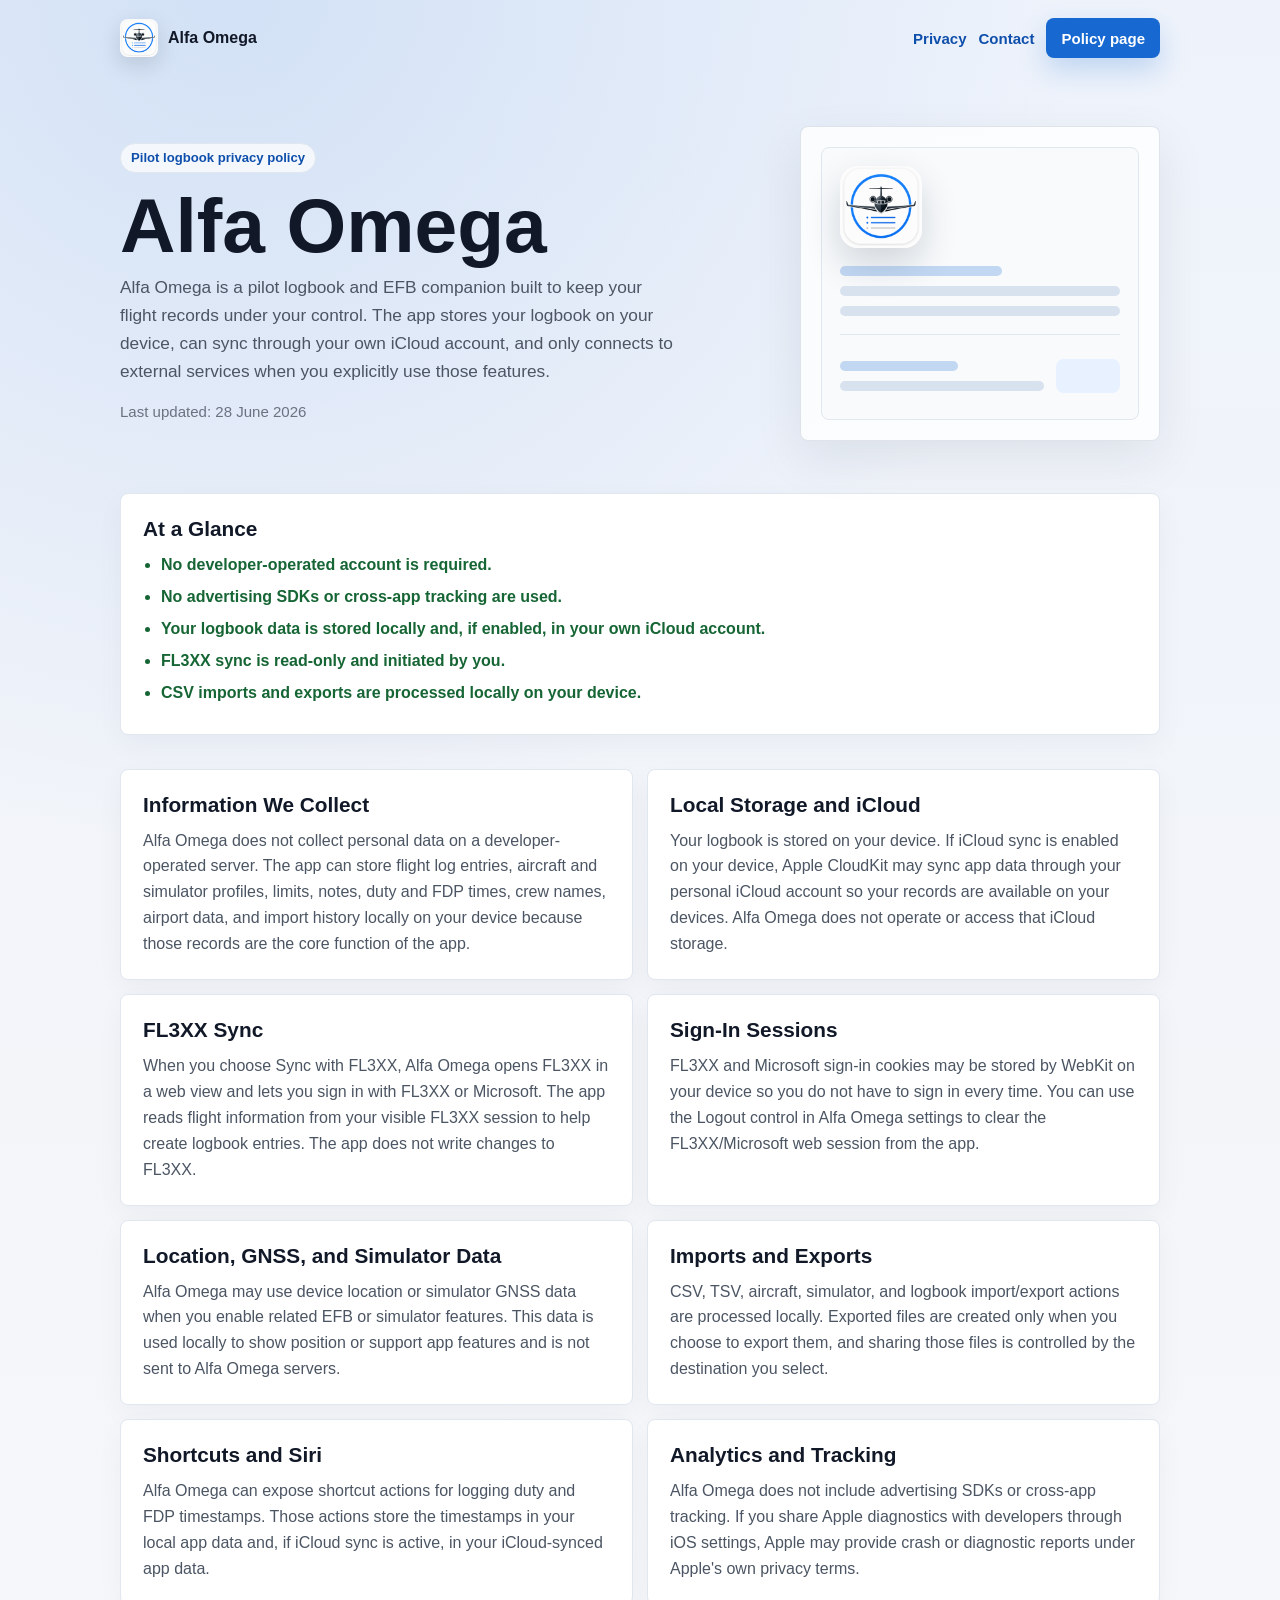
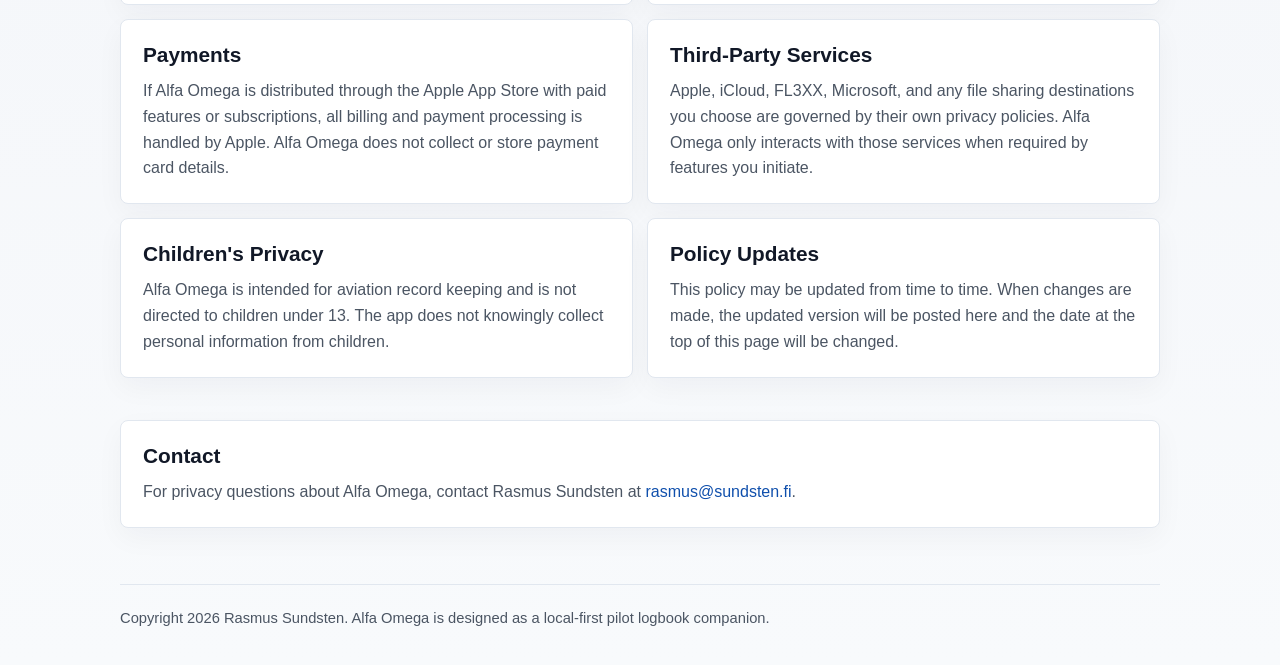
==== index.html @ 5c8e9109 "Publish static site for GitHub Pages" ====
<!doctype html>
<html lang="en">
<head>
  <meta charset="utf-8">
  <meta name="viewport" content="width=device-width, initial-scale=1">
  <meta name="description" content="Alfa Omega privacy policy and app information.">
  <title>Alfa Omega Privacy Policy</title>
  <link rel="stylesheet" href="./styles.css">
</head>
<body>
  <header class="shell nav">
    <a class="brand" href="./" aria-label="Alfa Omega home">
      <img src="./assets/alfa-omega-icon.png" alt="">
      <span>Alfa Omega</span>
    </a>
    <nav class="nav-links" aria-label="Page navigation">
      <a href="#privacy">Privacy</a>
      <a href="#contact">Contact</a>
      <a class="button" href="./privacy-policy/">Policy page</a>
    </nav>
  </header>

  <main>
    <section class="shell hero">
      <div class="hero-copy">
        <span class="pill">Pilot logbook privacy policy</span>
        <h1>Alfa Omega</h1>
        <p class="lead">Alfa Omega is a pilot logbook and EFB companion built to keep your flight records under your control. The app stores your logbook on your device, can sync through your own iCloud account, and only connects to external services when you explicitly use those features.</p>
        <p class="meta">Last updated: 28 June 2026</p>
      </div>
      <aside class="device" aria-label="Alfa Omega app preview">
        <div class="device-screen">
          <img class="app-icon" src="./assets/alfa-omega-icon.png" alt="Alfa Omega app icon">
          <div class="mock-line short"></div>
          <div class="mock-line"></div>
          <div class="mock-line"></div>
          <div class="mock-row">
            <div>
              <div class="mock-line short"></div>
              <div class="mock-line"></div>
            </div>
            <div class="mock-badge"></div>
          </div>
        </div>
      </aside>
    </section>

    <section class="shell band">
      <article class="card summary">
        <h2>At a Glance</h2>
        <ul>
          <li>No developer-operated account is required.</li>
          <li>No advertising SDKs or cross-app tracking are used.</li>
          <li>Your logbook data is stored locally and, if enabled, in your own iCloud account.</li>
          <li>FL3XX sync is read-only and initiated by you.</li>
          <li>CSV imports and exports are processed locally on your device.</li>
        </ul>
      </article>
    </section>

    <section id="privacy" class="shell policy">
      <div class="grid">
        <article class="card">
          <h2>Information We Collect</h2>
          <p>Alfa Omega does not collect personal data on a developer-operated server. The app can store flight log entries, aircraft and simulator profiles, limits, notes, duty and FDP times, crew names, airport data, and import history locally on your device because those records are the core function of the app.</p>
        </article>
        <article class="card">
          <h2>Local Storage and iCloud</h2>
          <p>Your logbook is stored on your device. If iCloud sync is enabled on your device, Apple CloudKit may sync app data through your personal iCloud account so your records are available on your devices. Alfa Omega does not operate or access that iCloud storage.</p>
        </article>
        <article class="card">
          <h2>FL3XX Sync</h2>
          <p>When you choose Sync with FL3XX, Alfa Omega opens FL3XX in a web view and lets you sign in with FL3XX or Microsoft. The app reads flight information from your visible FL3XX session to help create logbook entries. The app does not write changes to FL3XX.</p>
        </article>
        <article class="card">
          <h2>Sign-In Sessions</h2>
          <p>FL3XX and Microsoft sign-in cookies may be stored by WebKit on your device so you do not have to sign in every time. You can use the Logout control in Alfa Omega settings to clear the FL3XX/Microsoft web session from the app.</p>
        </article>
        <article class="card">
          <h2>Location, GNSS, and Simulator Data</h2>
          <p>Alfa Omega may use device location or simulator GNSS data when you enable related EFB or simulator features. This data is used locally to show position or support app features and is not sent to Alfa Omega servers.</p>
        </article>
        <article class="card">
          <h2>Imports and Exports</h2>
          <p>CSV, TSV, aircraft, simulator, and logbook import/export actions are processed locally. Exported files are created only when you choose to export them, and sharing those files is controlled by the destination you select.</p>
        </article>
        <article class="card">
          <h2>Shortcuts and Siri</h2>
          <p>Alfa Omega can expose shortcut actions for logging duty and FDP timestamps. Those actions store the timestamps in your local app data and, if iCloud sync is active, in your iCloud-synced app data.</p>
        </article>
        <article class="card">
          <h2>Analytics and Tracking</h2>
          <p>Alfa Omega does not include advertising SDKs or cross-app tracking. If you share Apple diagnostics with developers through iOS settings, Apple may provide crash or diagnostic reports under Apple's own privacy terms.</p>
        </article>
        <article class="card">
          <h2>Payments</h2>
          <p>If Alfa Omega is distributed through the Apple App Store with paid features or subscriptions, all billing and payment processing is handled by Apple. Alfa Omega does not collect or store payment card details.</p>
        </article>
        <article class="card">
          <h2>Third-Party Services</h2>
          <p>Apple, iCloud, FL3XX, Microsoft, and any file sharing destinations you choose are governed by their own privacy policies. Alfa Omega only interacts with those services when required by features you initiate.</p>
        </article>
        <article class="card">
          <h2>Children's Privacy</h2>
          <p>Alfa Omega is intended for aviation record keeping and is not directed to children under 13. The app does not knowingly collect personal information from children.</p>
        </article>
        <article class="card">
          <h2>Policy Updates</h2>
          <p>This policy may be updated from time to time. When changes are made, the updated version will be posted here and the date at the top of this page will be changed.</p>
        </article>
      </div>
    </section>

    <section id="contact" class="shell contact">
      <article class="card">
        <h2>Contact</h2>
        <p>For privacy questions about Alfa Omega, contact Rasmus Sundsten at <a href="mailto:rasmus@sundsten.fi">rasmus@sundsten.fi</a>.</p>
      </article>
    </section>
  </main>

  <footer class="shell footer">
    <p>Copyright 2026 Rasmus Sundsten. Alfa Omega is designed as a local-first pilot logbook companion.</p>
  </footer>
</body>
</html>
---- styles.css ----
:root {
  color-scheme: light;
  --bg: #f3f5f9;
  --panel: #ffffff;
  --ink: #111827;
  --muted: #4b5563;
  --soft: #6b7280;
  --line: #e1e7ef;
  --accent: #1769d1;
  --accent-strong: #0f4fac;
  --ok: #166534;
  --shadow: 0 18px 50px rgba(15, 23, 42, 0.08);
}

* {
  box-sizing: border-box;
}

html {
  scroll-behavior: smooth;
}

body {
  margin: 0;
  font-family: -apple-system, BlinkMacSystemFont, "SF Pro Text", "Segoe UI", Roboto, Arial, sans-serif;
  background:
    radial-gradient(circle at 18% 0%, rgba(23, 105, 209, 0.13), transparent 34%),
    linear-gradient(180deg, #eef3fb 0%, var(--bg) 48%, #f8fafc 100%);
  color: var(--ink);
}

a {
  color: var(--accent-strong);
  text-decoration: none;
}

a:hover {
  text-decoration: underline;
}

.shell {
  width: min(1040px, calc(100% - 32px));
  margin: 0 auto;
}

.nav {
  display: flex;
  align-items: center;
  justify-content: space-between;
  gap: 16px;
  padding: 18px 0;
}

.brand {
  display: inline-flex;
  align-items: center;
  gap: 10px;
  color: var(--ink);
  font-weight: 800;
}

.brand img {
  width: 38px;
  height: 38px;
  border-radius: 8px;
  box-shadow: 0 8px 22px rgba(15, 23, 42, 0.14);
}

.nav-links {
  display: flex;
  align-items: center;
  gap: 12px;
  font-size: 0.94rem;
  font-weight: 700;
}

.button {
  display: inline-flex;
  align-items: center;
  justify-content: center;
  min-height: 40px;
  padding: 0 14px;
  border: 1px solid rgba(23, 105, 209, 0.25);
  border-radius: 8px;
  background: var(--accent);
  color: #fff;
  font-weight: 800;
  box-shadow: 0 12px 28px rgba(23, 105, 209, 0.22);
}

.button:hover {
  text-decoration: none;
  background: var(--accent-strong);
}

.hero {
  display: grid;
  grid-template-columns: minmax(0, 1.1fr) minmax(260px, 0.9fr);
  gap: 28px;
  align-items: center;
  padding: 50px 0 34px;
}

.hero-copy {
  min-width: 0;
}

.pill {
  display: inline-flex;
  align-items: center;
  gap: 8px;
  min-height: 30px;
  padding: 0 10px;
  border: 1px solid var(--line);
  border-radius: 999px;
  background: rgba(255, 255, 255, 0.72);
  color: var(--accent-strong);
  font-size: 0.82rem;
  font-weight: 800;
}

h1 {
  margin: 16px 0 12px;
  font-size: clamp(2.35rem, 6vw, 4.8rem);
  line-height: 0.95;
  letter-spacing: 0;
}

h2 {
  margin: 0 0 10px;
  font-size: 1.3rem;
  line-height: 1.25;
}

p,
li {
  color: var(--muted);
  line-height: 1.62;
}

p {
  margin: 0;
}

.lead {
  max-width: 680px;
  font-size: 1.08rem;
}

.meta {
  margin-top: 14px;
  color: var(--soft);
  font-size: 0.94rem;
}

.device {
  justify-self: end;
  width: min(100%, 360px);
  border: 1px solid rgba(148, 163, 184, 0.28);
  border-radius: 8px;
  background: rgba(255, 255, 255, 0.8);
  box-shadow: var(--shadow);
  padding: 20px;
}

.device-screen {
  border: 1px solid var(--line);
  border-radius: 8px;
  background: #f8fafc;
  padding: 18px;
}

.app-icon {
  width: 82px;
  height: 82px;
  border-radius: 18px;
  display: block;
  margin-bottom: 18px;
  box-shadow: 0 16px 36px rgba(15, 23, 42, 0.16);
}

.mock-line {
  height: 10px;
  margin: 10px 0;
  border-radius: 999px;
  background: #d8e2ef;
}

.mock-line.short {
  width: 58%;
  background: rgba(23, 105, 209, 0.24);
}

.mock-row {
  display: grid;
  grid-template-columns: 1fr 64px;
  gap: 12px;
  align-items: center;
  margin-top: 18px;
  padding-top: 16px;
  border-top: 1px solid var(--line);
}

.mock-badge {
  min-height: 34px;
  border-radius: 8px;
  background: #e8f1ff;
}

.band {
  padding: 18px 0;
}

.card {
  background: var(--panel);
  border: 1px solid var(--line);
  border-radius: 8px;
  padding: 22px;
  box-shadow: 0 10px 28px rgba(15, 23, 42, 0.04);
}

.summary ul {
  margin: 8px 0 0;
  padding-left: 18px;
}

.summary li {
  margin: 6px 0;
  color: var(--ok);
  font-weight: 700;
}

.grid {
  display: grid;
  grid-template-columns: repeat(2, minmax(0, 1fr));
  gap: 14px;
}

.policy {
  display: grid;
  gap: 14px;
  padding: 16px 0 42px;
}

.contact {
  margin-bottom: 56px;
}

.footer {
  border-top: 1px solid var(--line);
  padding: 22px 0 34px;
  color: var(--soft);
  font-size: 0.92rem;
}

@media (max-width: 780px) {
  .shell {
    width: min(100% - 28px, 1040px);
  }

  .nav {
    align-items: flex-start;
    flex-direction: column;
  }

  .hero {
    grid-template-columns: 1fr;
    padding-top: 28px;
  }

  .device {
    justify-self: stretch;
    width: 100%;
  }

  .grid {
    grid-template-columns: 1fr;
  }
}
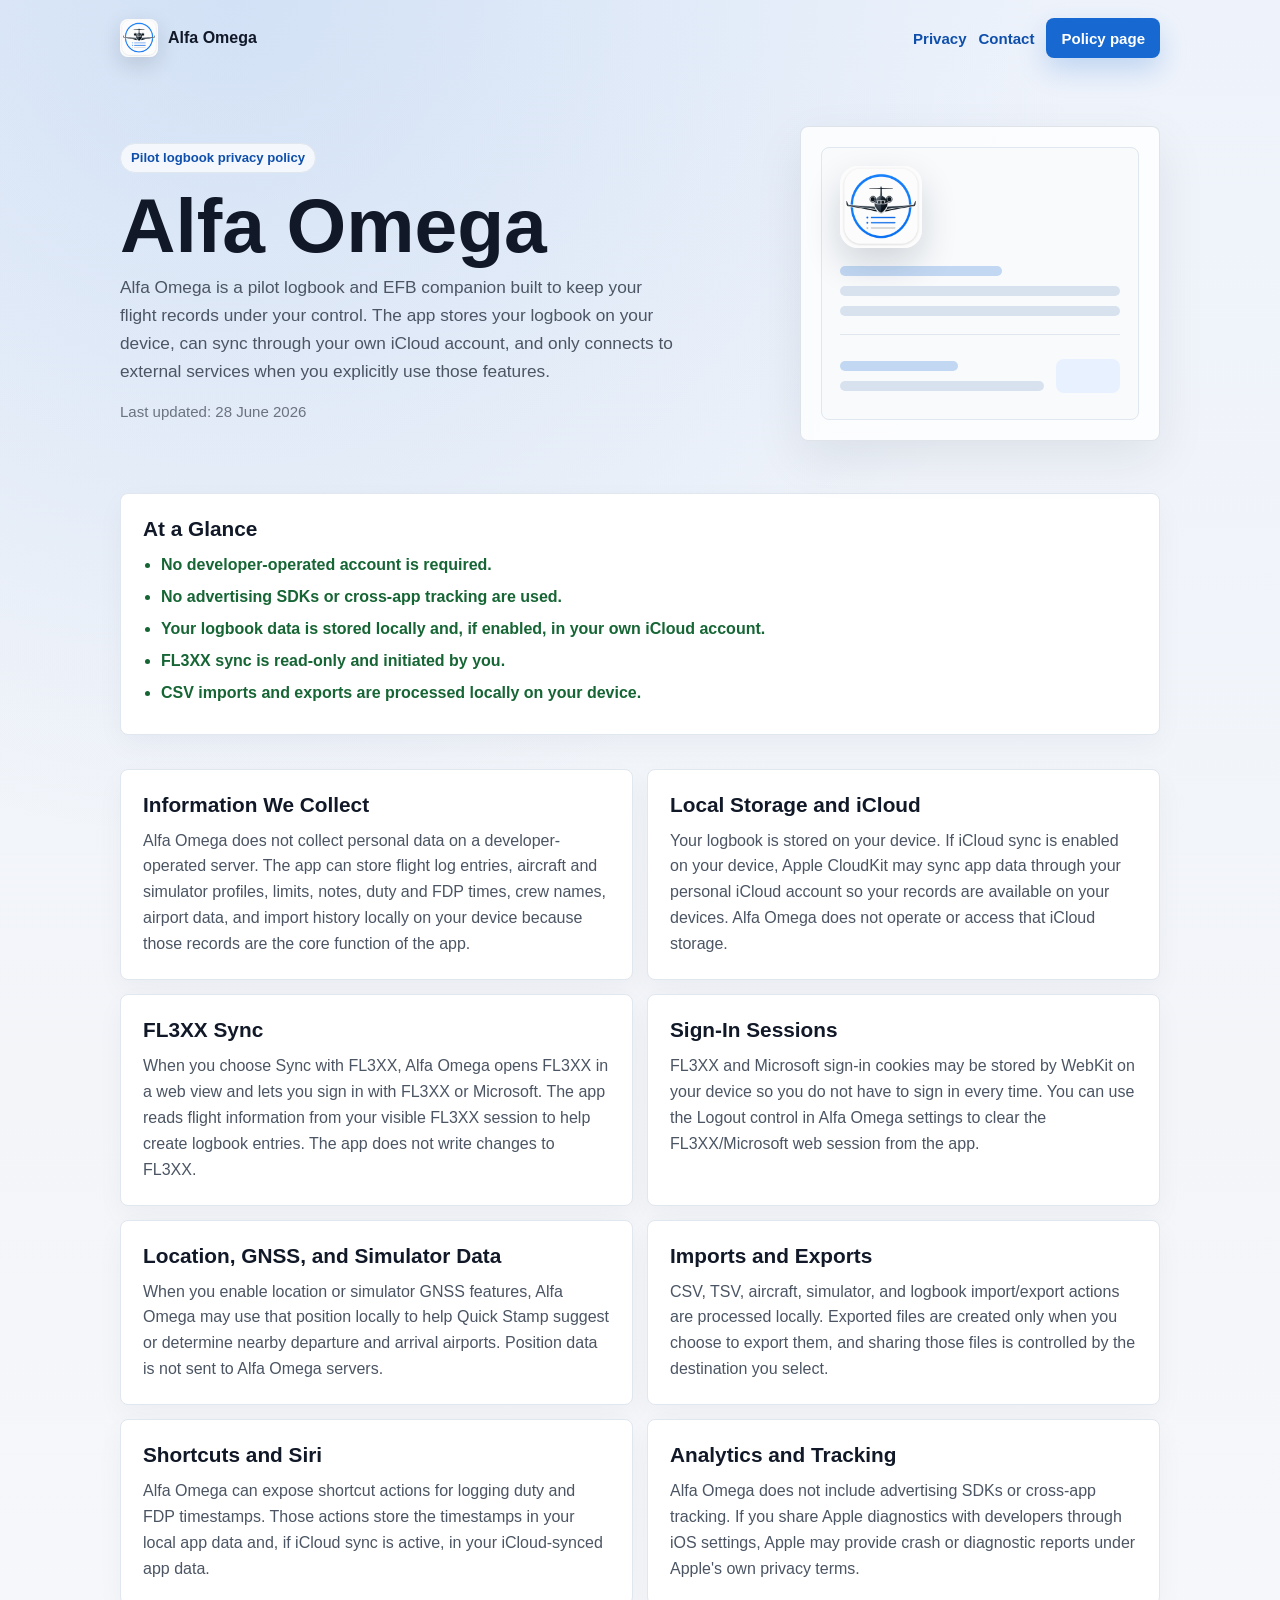
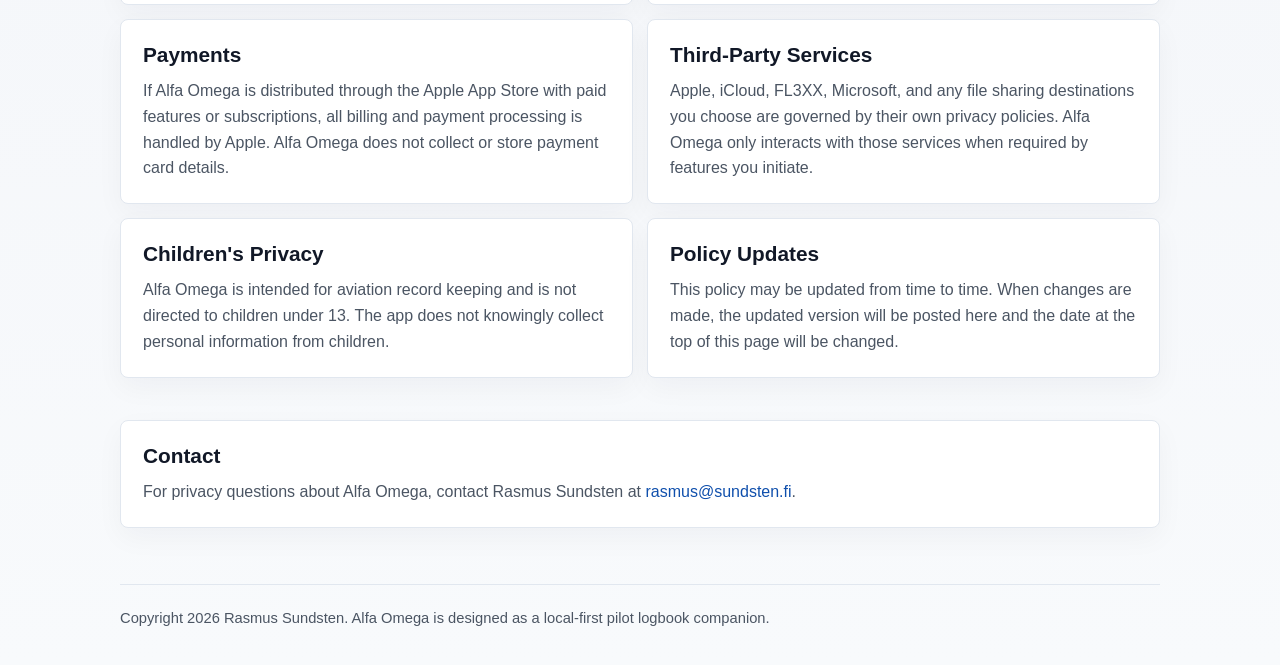
==== commit fd24aa8e: "Clarify GNSS privacy wording" ====
--- a/index.html
+++ b/index.html
@@ -78,7 +78,7 @@
         </article>
         <article class="card">
           <h2>Location, GNSS, and Simulator Data</h2>
-          <p>Alfa Omega may use device location or simulator GNSS data when you enable related EFB or simulator features. This data is used locally to show position or support app features and is not sent to Alfa Omega servers.</p>
+          <p>When you enable location or simulator GNSS features, Alfa Omega may use that position locally to help Quick Stamp suggest or determine nearby departure and arrival airports. Position data is not sent to Alfa Omega servers.</p>
         </article>
         <article class="card">
           <h2>Imports and Exports</h2>
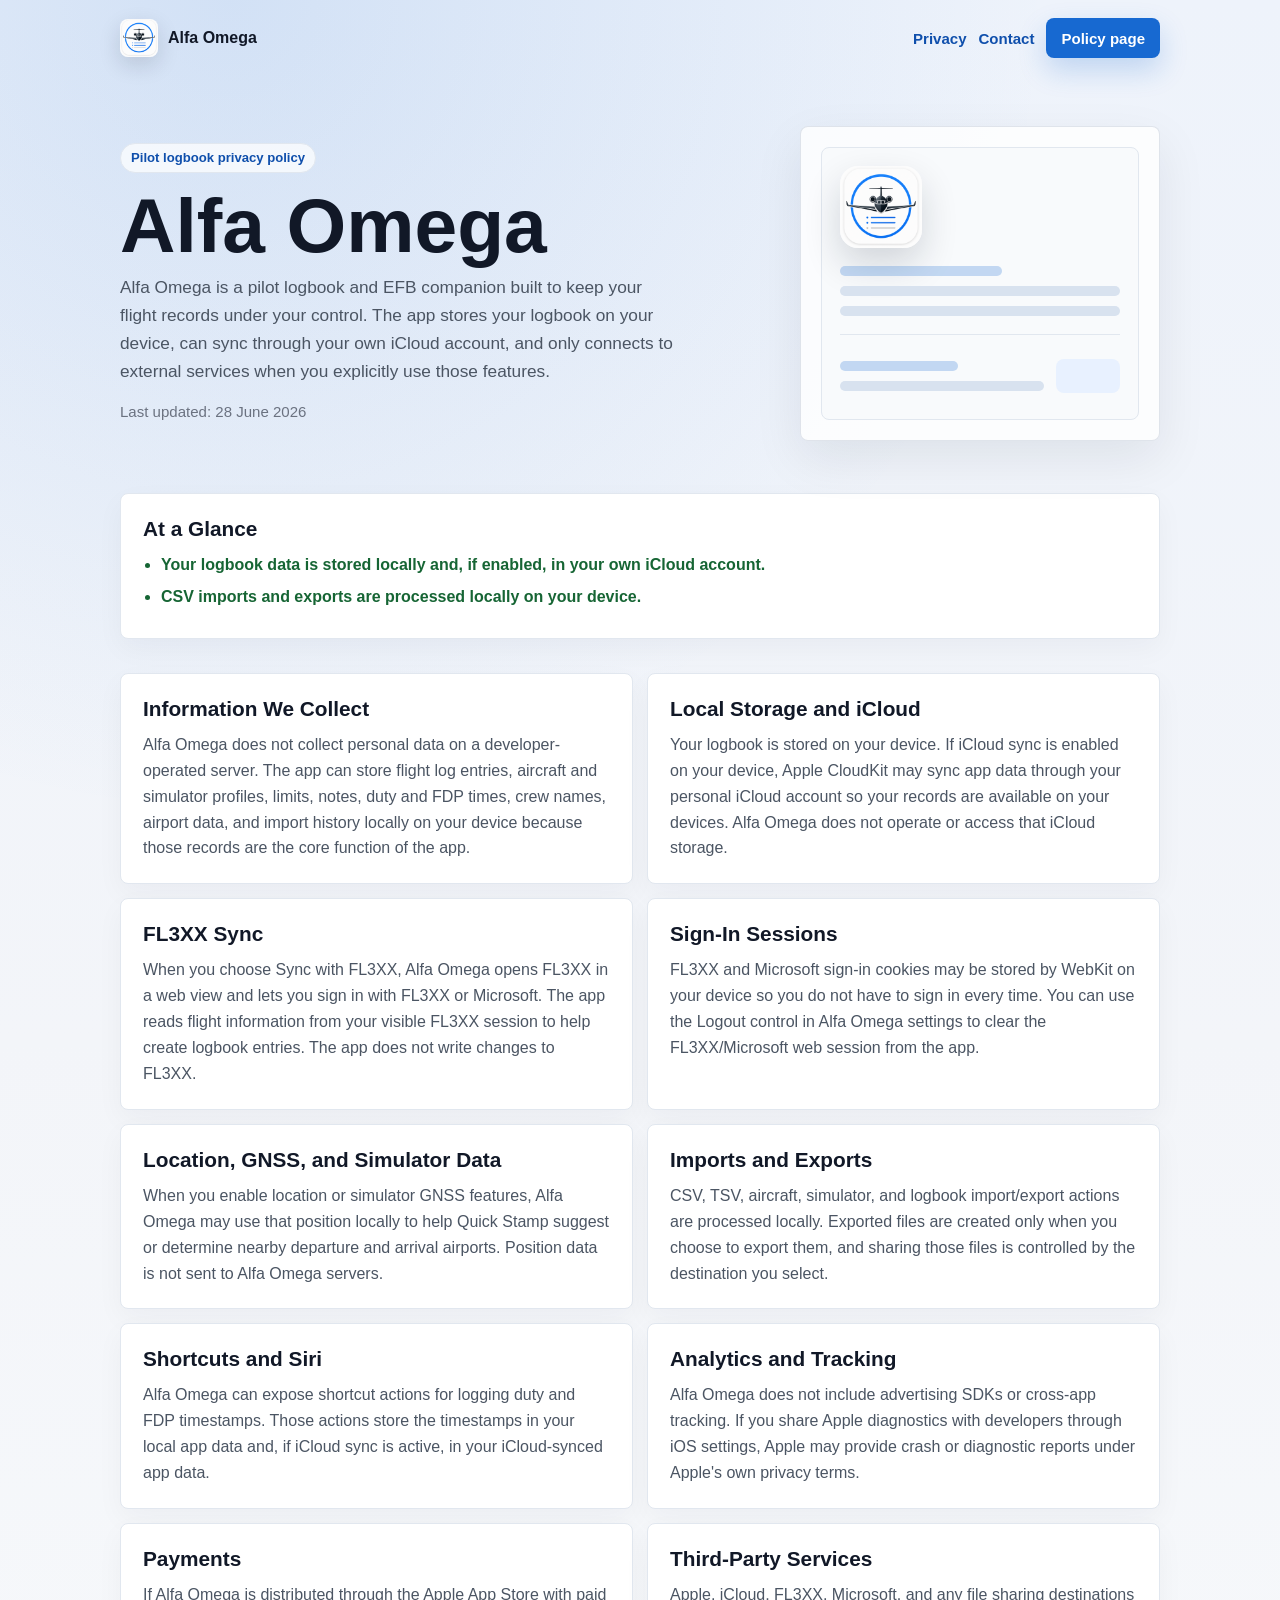
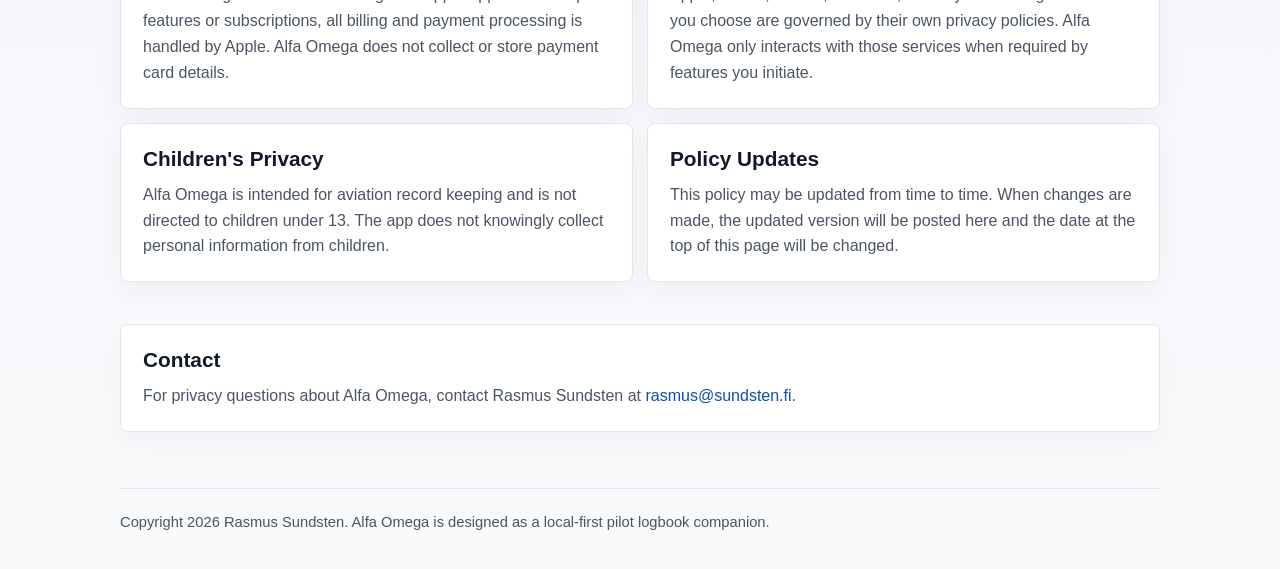
==== commit 900d3a93: "Remove redundant privacy bullets" ====
--- a/index.html
+++ b/index.html
@@ -49,10 +49,7 @@
       <article class="card summary">
         <h2>At a Glance</h2>
         <ul>
-          <li>No developer-operated account is required.</li>
-          <li>No advertising SDKs or cross-app tracking are used.</li>
           <li>Your logbook data is stored locally and, if enabled, in your own iCloud account.</li>
-          <li>FL3XX sync is read-only and initiated by you.</li>
           <li>CSV imports and exports are processed locally on your device.</li>
         </ul>
       </article>
@@ -124,4 +121,3 @@
   </footer>
 </body>
 </html>
-
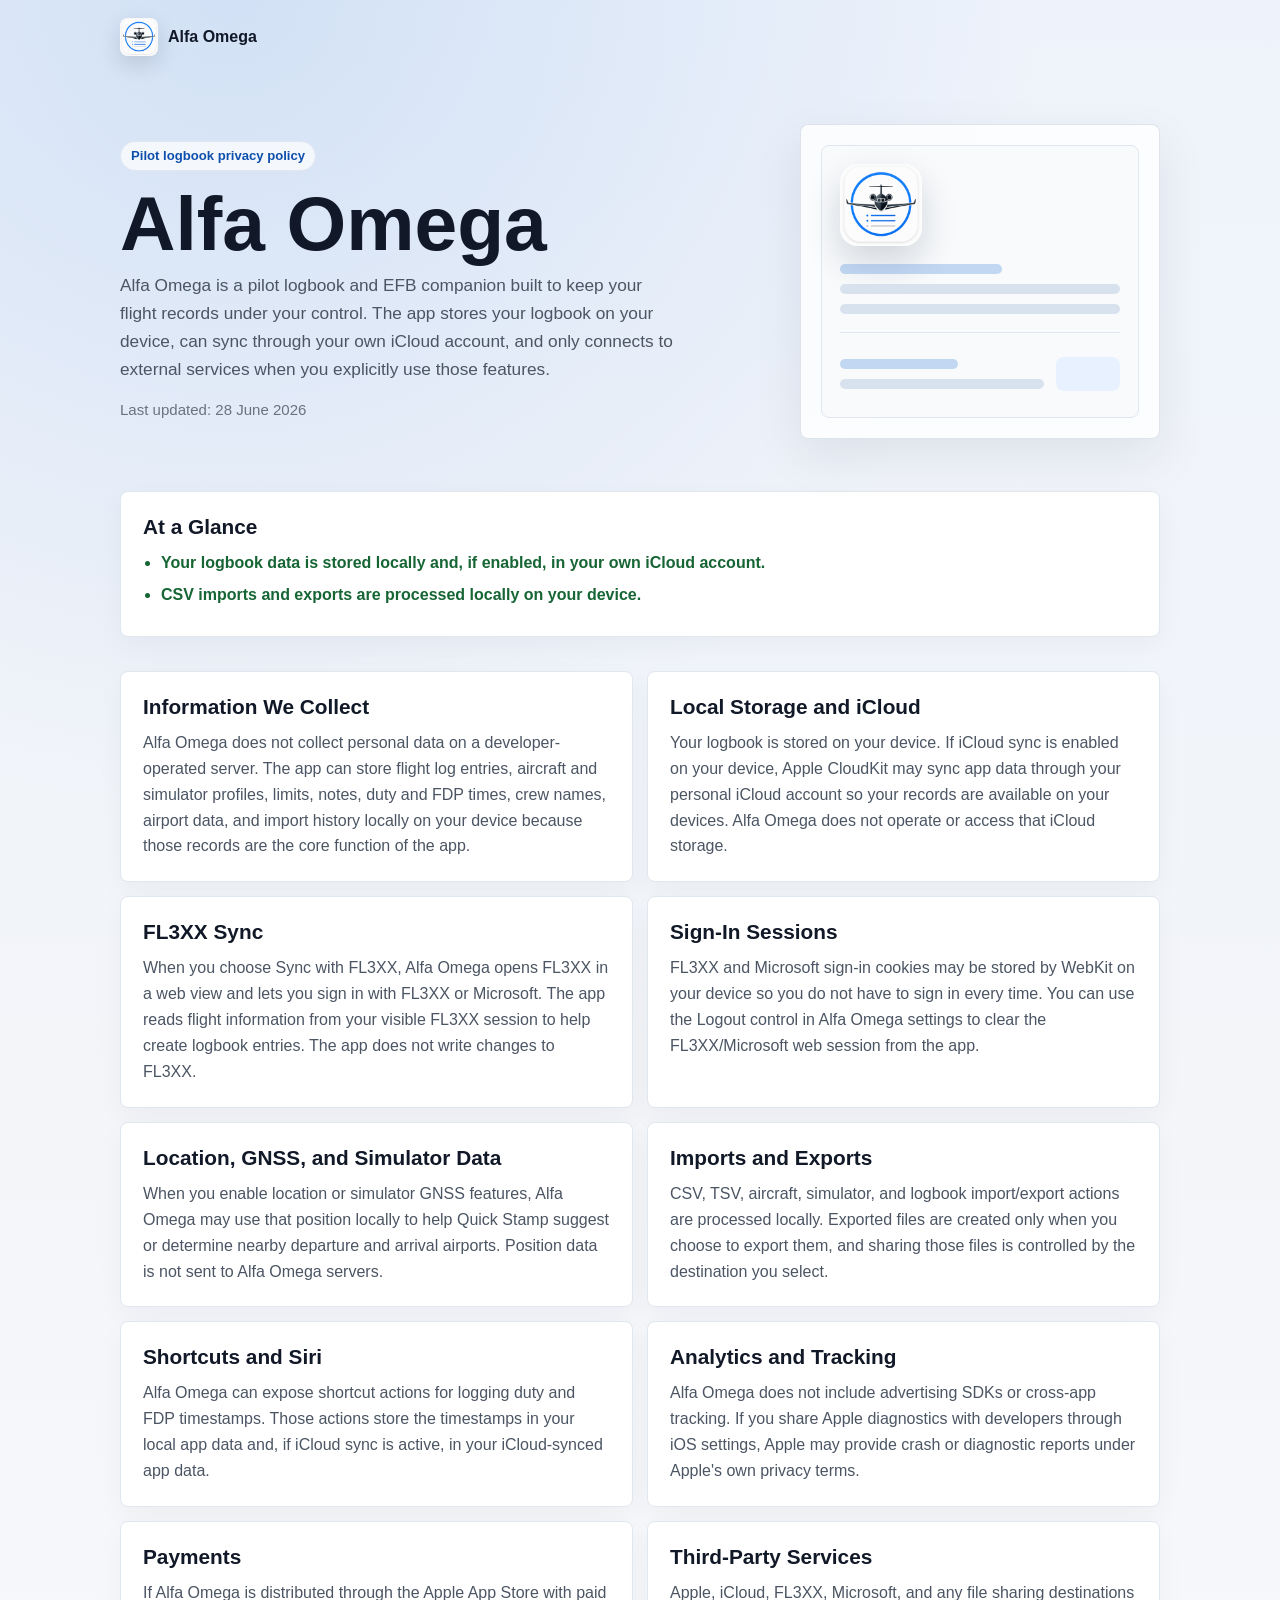
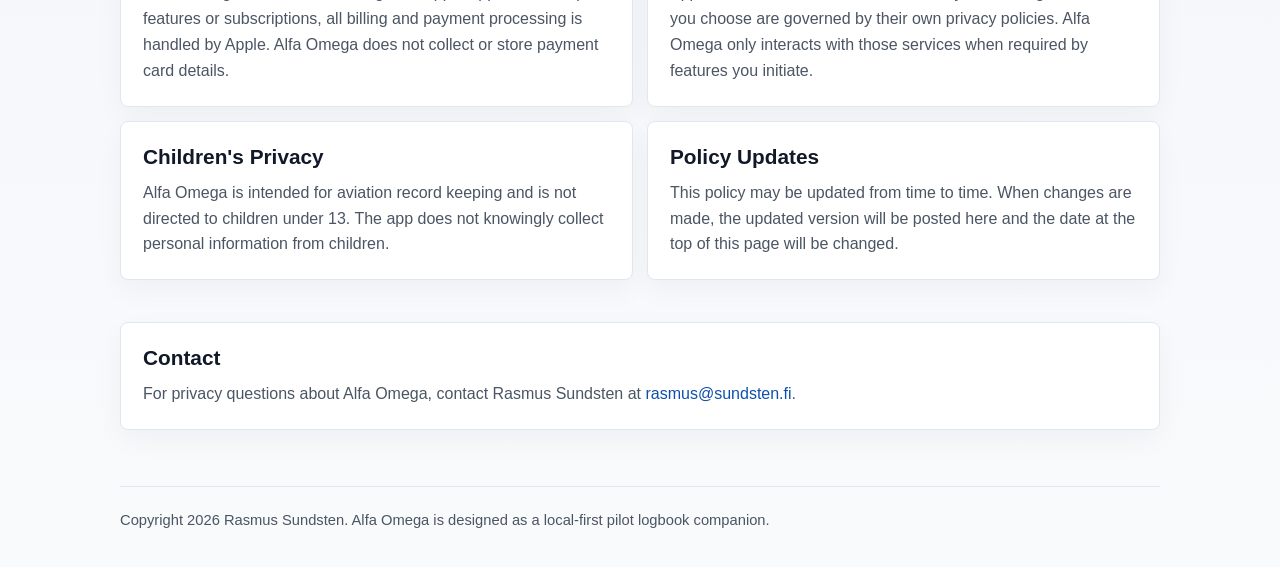
==== commit af0343e1: "Remove landing page navigation" ====
--- a/index.html
+++ b/index.html
@@ -13,11 +13,6 @@
       <img src="./assets/alfa-omega-icon.png" alt="">
       <span>Alfa Omega</span>
     </a>
-    <nav class="nav-links" aria-label="Page navigation">
-      <a href="#privacy">Privacy</a>
-      <a href="#contact">Contact</a>
-      <a class="button" href="./privacy-policy/">Policy page</a>
-    </nav>
   </header>
 
   <main>
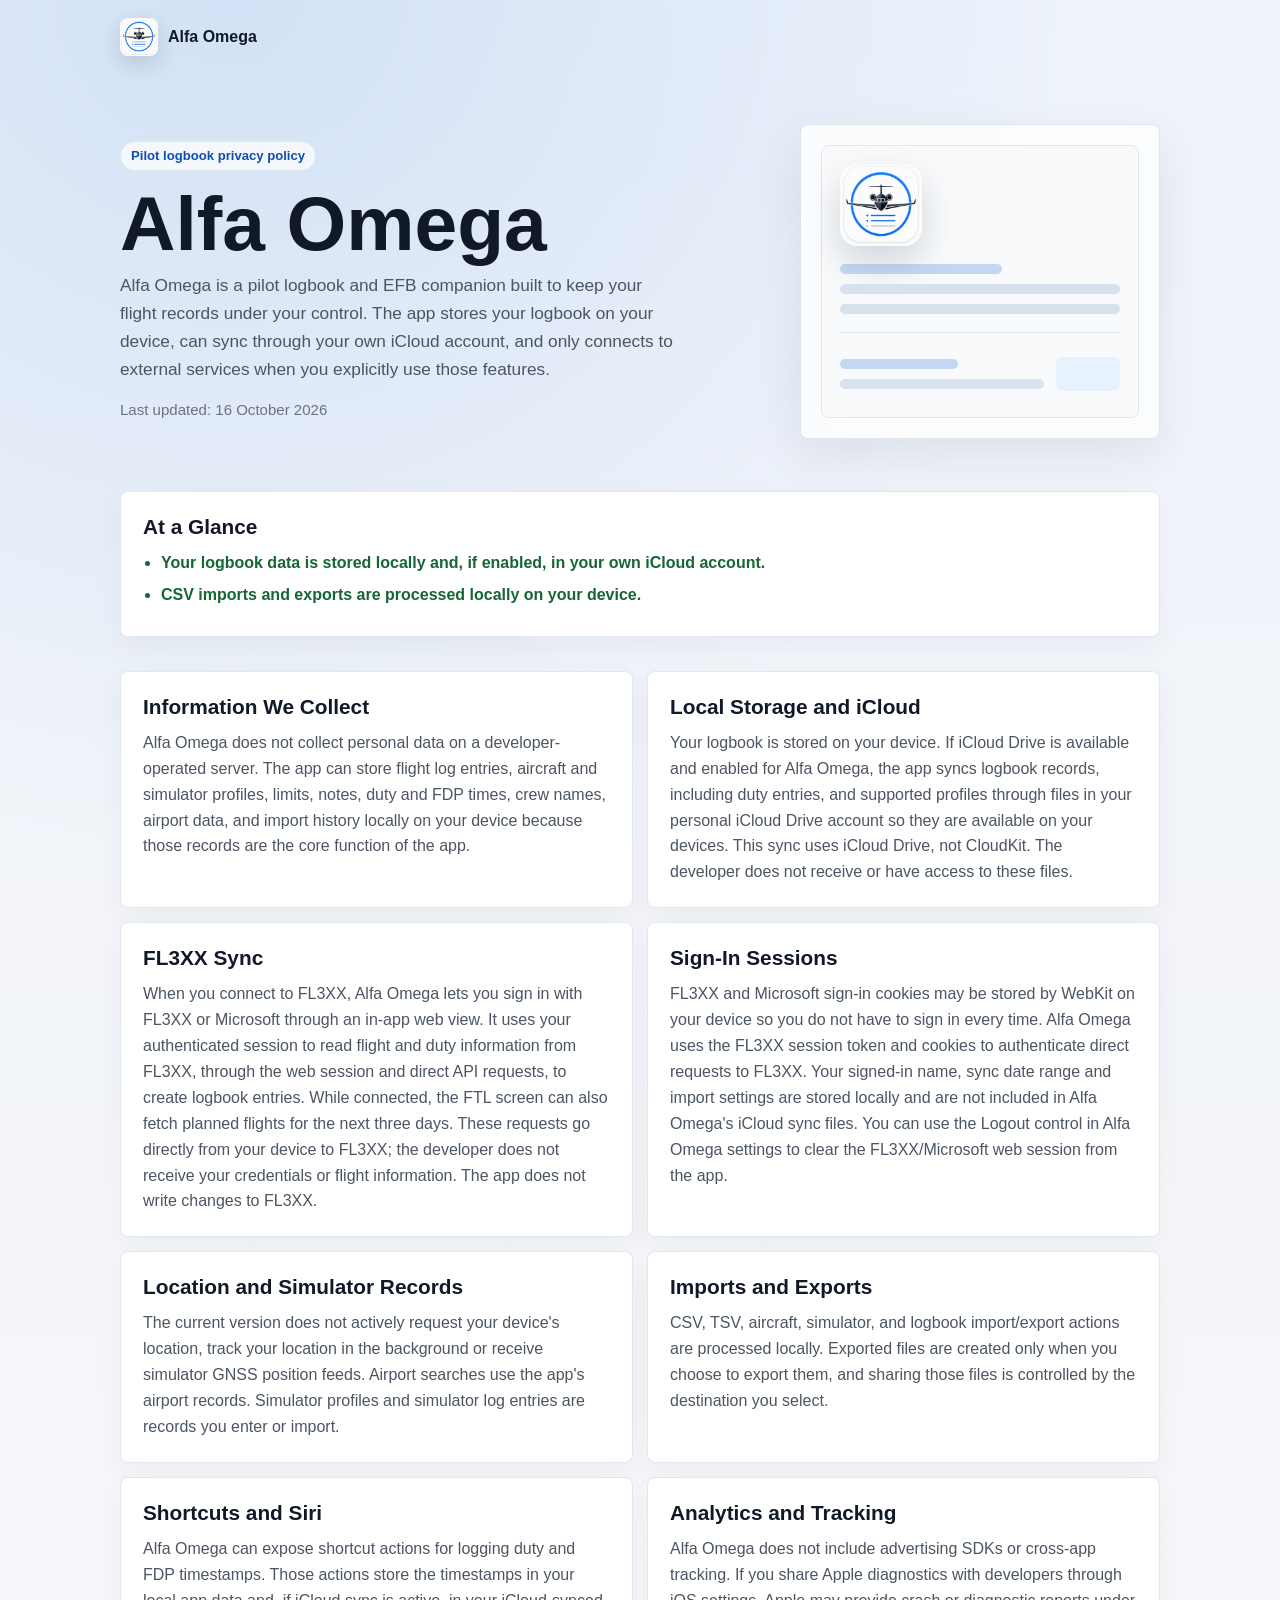
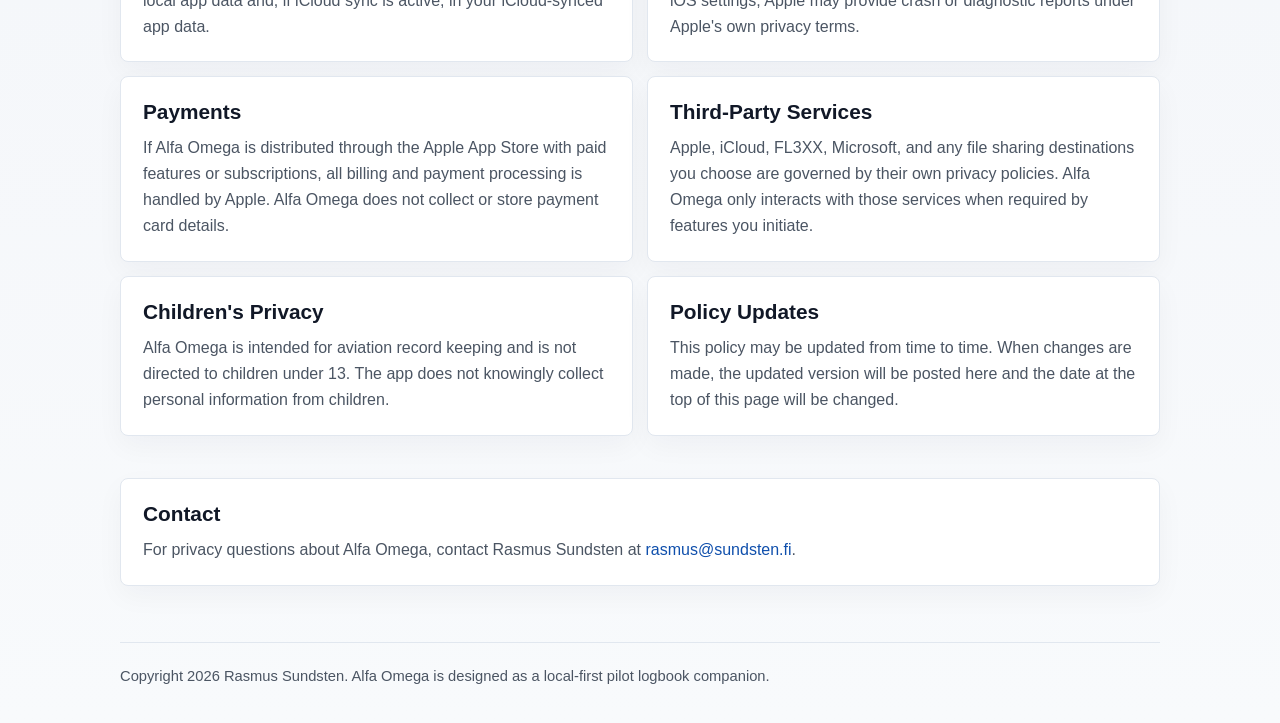
==== commit 9378eab5: "Publish corrected Alfa Omega privacy policy dated 16 October 2026" ====
--- a/index.html
+++ b/index.html
@@ -21,7 +21,7 @@
         <span class="pill">Pilot logbook privacy policy</span>
         <h1>Alfa Omega</h1>
         <p class="lead">Alfa Omega is a pilot logbook and EFB companion built to keep your flight records under your control. The app stores your logbook on your device, can sync through your own iCloud account, and only connects to external services when you explicitly use those features.</p>
-        <p class="meta">Last updated: 28 June 2026</p>
+        <p class="meta">Last updated: 16 October 2026</p>
       </div>
       <aside class="device" aria-label="Alfa Omega app preview">
         <div class="device-screen">
@@ -58,19 +58,19 @@
         </article>
         <article class="card">
           <h2>Local Storage and iCloud</h2>
-          <p>Your logbook is stored on your device. If iCloud sync is enabled on your device, Apple CloudKit may sync app data through your personal iCloud account so your records are available on your devices. Alfa Omega does not operate or access that iCloud storage.</p>
+          <p>Your logbook is stored on your device. If iCloud Drive is available and enabled for Alfa Omega, the app syncs logbook records, including duty entries, and supported profiles through files in your personal iCloud Drive account so they are available on your devices. This sync uses iCloud Drive, not CloudKit. The developer does not receive or have access to these files.</p>
         </article>
         <article class="card">
           <h2>FL3XX Sync</h2>
-          <p>When you choose Sync with FL3XX, Alfa Omega opens FL3XX in a web view and lets you sign in with FL3XX or Microsoft. The app reads flight information from your visible FL3XX session to help create logbook entries. The app does not write changes to FL3XX.</p>
+          <p>When you connect to FL3XX, Alfa Omega lets you sign in with FL3XX or Microsoft through an in-app web view. It uses your authenticated session to read flight and duty information from FL3XX, through the web session and direct API requests, to create logbook entries. While connected, the FTL screen can also fetch planned flights for the next three days. These requests go directly from your device to FL3XX; the developer does not receive your credentials or flight information. The app does not write changes to FL3XX.</p>
         </article>
         <article class="card">
           <h2>Sign-In Sessions</h2>
-          <p>FL3XX and Microsoft sign-in cookies may be stored by WebKit on your device so you do not have to sign in every time. You can use the Logout control in Alfa Omega settings to clear the FL3XX/Microsoft web session from the app.</p>
+          <p>FL3XX and Microsoft sign-in cookies may be stored by WebKit on your device so you do not have to sign in every time. Alfa Omega uses the FL3XX session token and cookies to authenticate direct requests to FL3XX. Your signed-in name, sync date range and import settings are stored locally and are not included in Alfa Omega's iCloud sync files. You can use the Logout control in Alfa Omega settings to clear the FL3XX/Microsoft web session from the app.</p>
         </article>
         <article class="card">
-          <h2>Location, GNSS, and Simulator Data</h2>
-          <p>When you enable location or simulator GNSS features, Alfa Omega may use that position locally to help Quick Stamp suggest or determine nearby departure and arrival airports. Position data is not sent to Alfa Omega servers.</p>
+          <h2>Location and Simulator Records</h2>
+          <p>The current version does not actively request your device's location, track your location in the background or receive simulator GNSS position feeds. Airport searches use the app's airport records. Simulator profiles and simulator log entries are records you enter or import.</p>
         </article>
         <article class="card">
           <h2>Imports and Exports</h2>
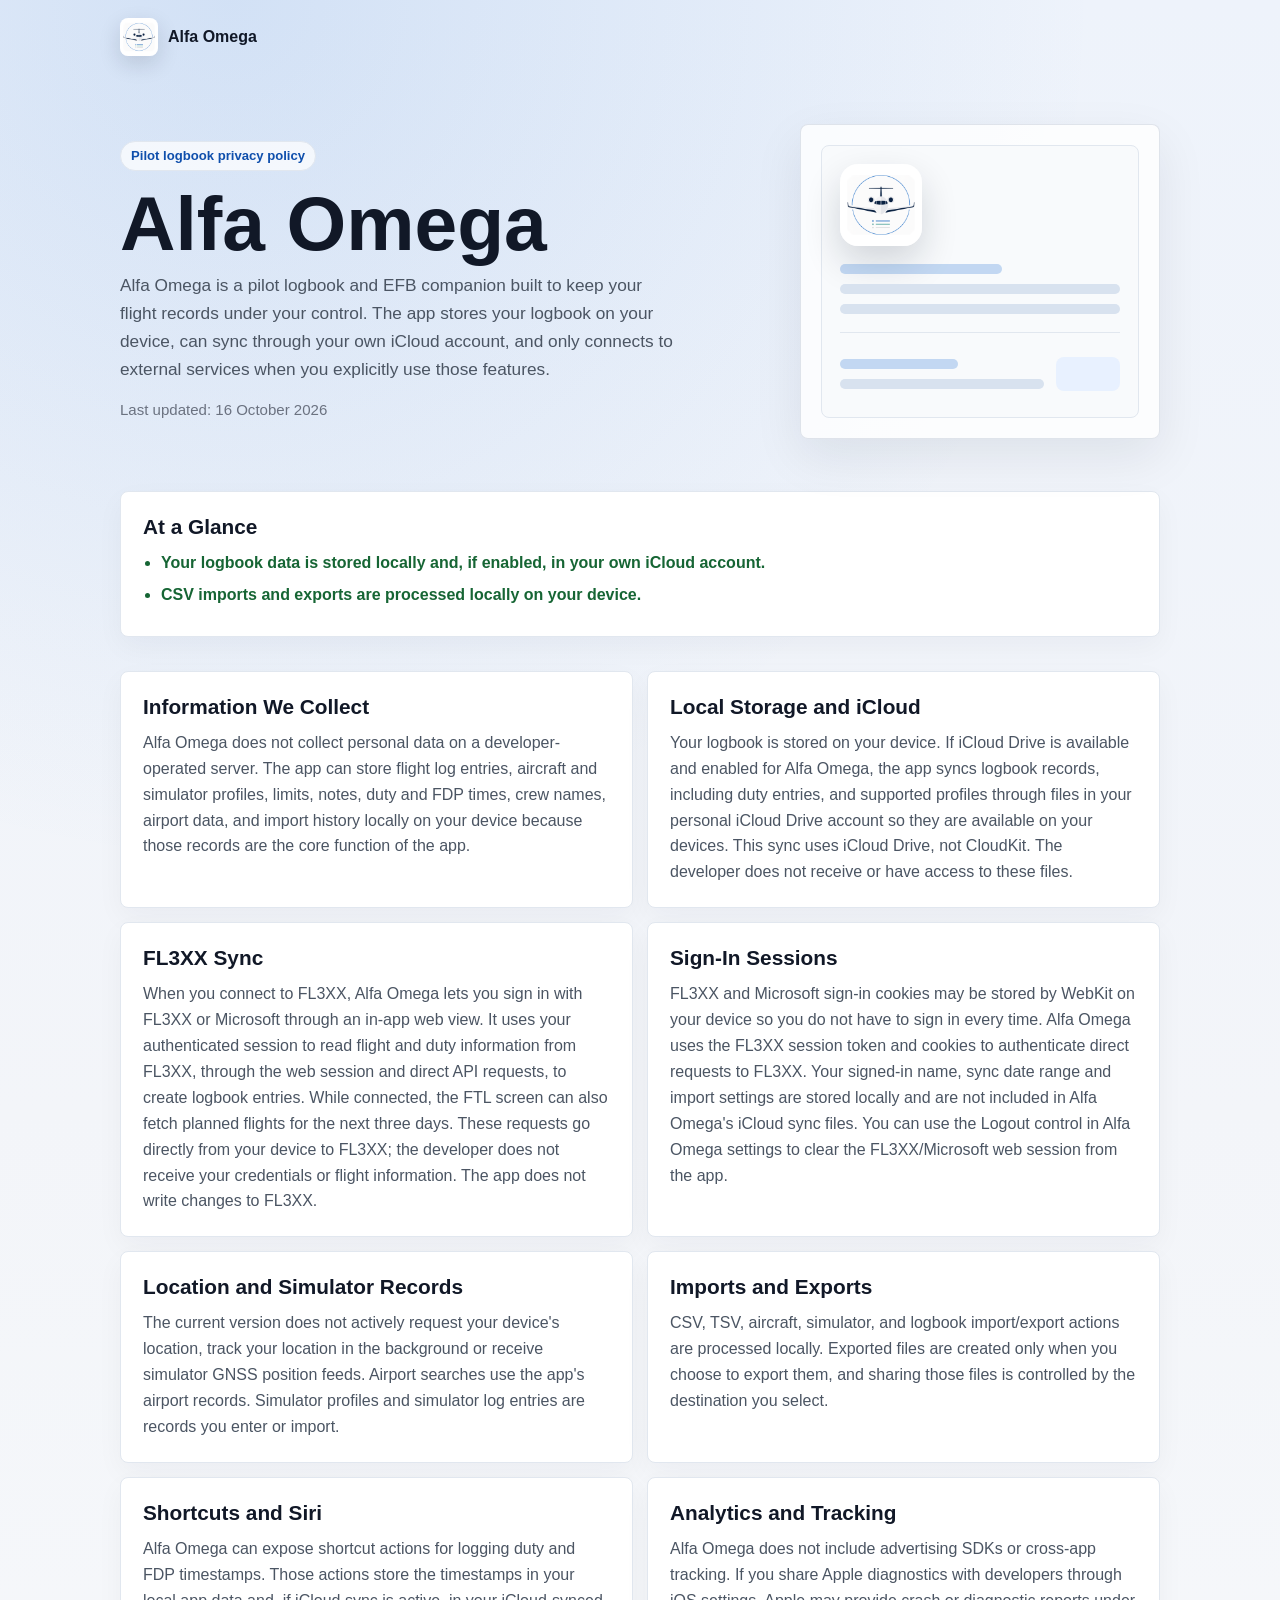
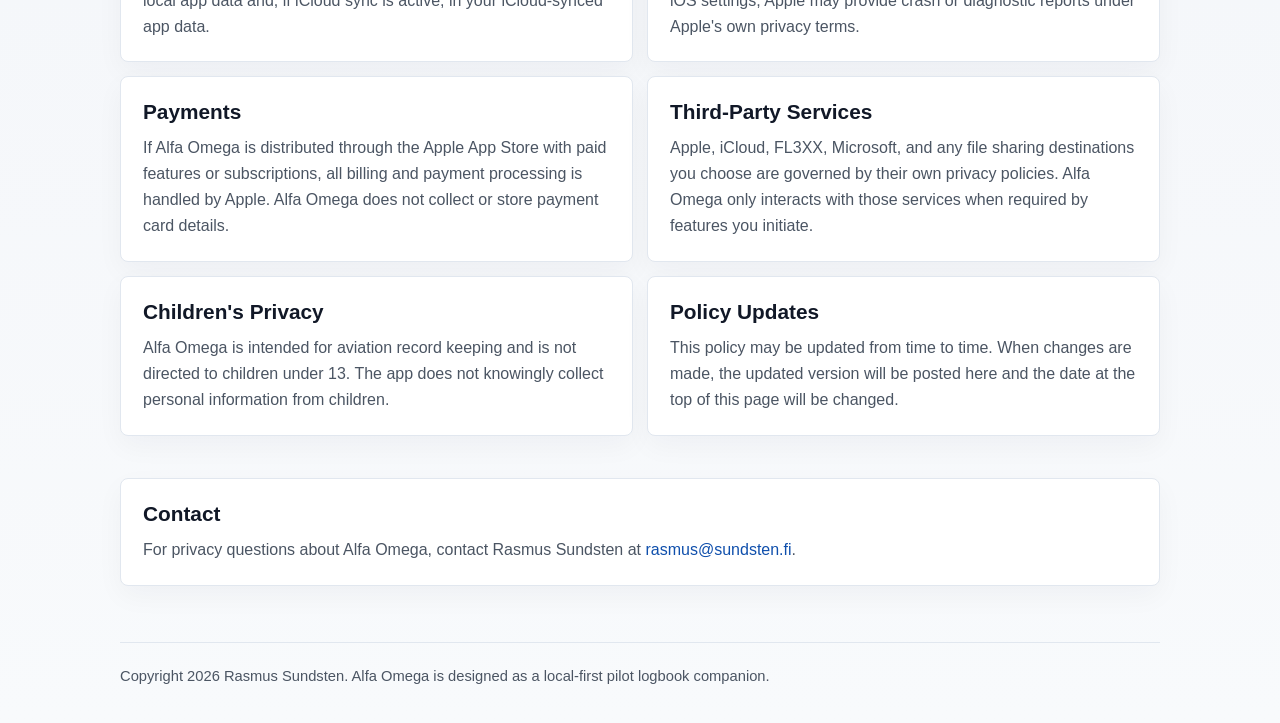
==== commit f54cb938: "Publish current app icon on both policy routes" ====
--- a/index.html
+++ b/index.html
@@ -5,12 +5,13 @@
   <meta name="viewport" content="width=device-width, initial-scale=1">
   <meta name="description" content="Alfa Omega privacy policy and app information.">
   <title>Alfa Omega Privacy Policy</title>
+  <link rel="icon" type="image/png" href="./assets/alfa-omega-icon.png?v=20261016">
   <link rel="stylesheet" href="./styles.css">
 </head>
 <body>
   <header class="shell nav">
     <a class="brand" href="./" aria-label="Alfa Omega home">
-      <img src="./assets/alfa-omega-icon.png" alt="">
+      <img src="./assets/alfa-omega-icon.png?v=20261016" alt="">
       <span>Alfa Omega</span>
     </a>
   </header>
@@ -25,7 +26,7 @@
       </div>
       <aside class="device" aria-label="Alfa Omega app preview">
         <div class="device-screen">
-          <img class="app-icon" src="./assets/alfa-omega-icon.png" alt="Alfa Omega app icon">
+          <img class="app-icon" src="./assets/alfa-omega-icon.png?v=20261016" alt="Alfa Omega app icon">
           <div class="mock-line short"></div>
           <div class="mock-line"></div>
           <div class="mock-line"></div>
